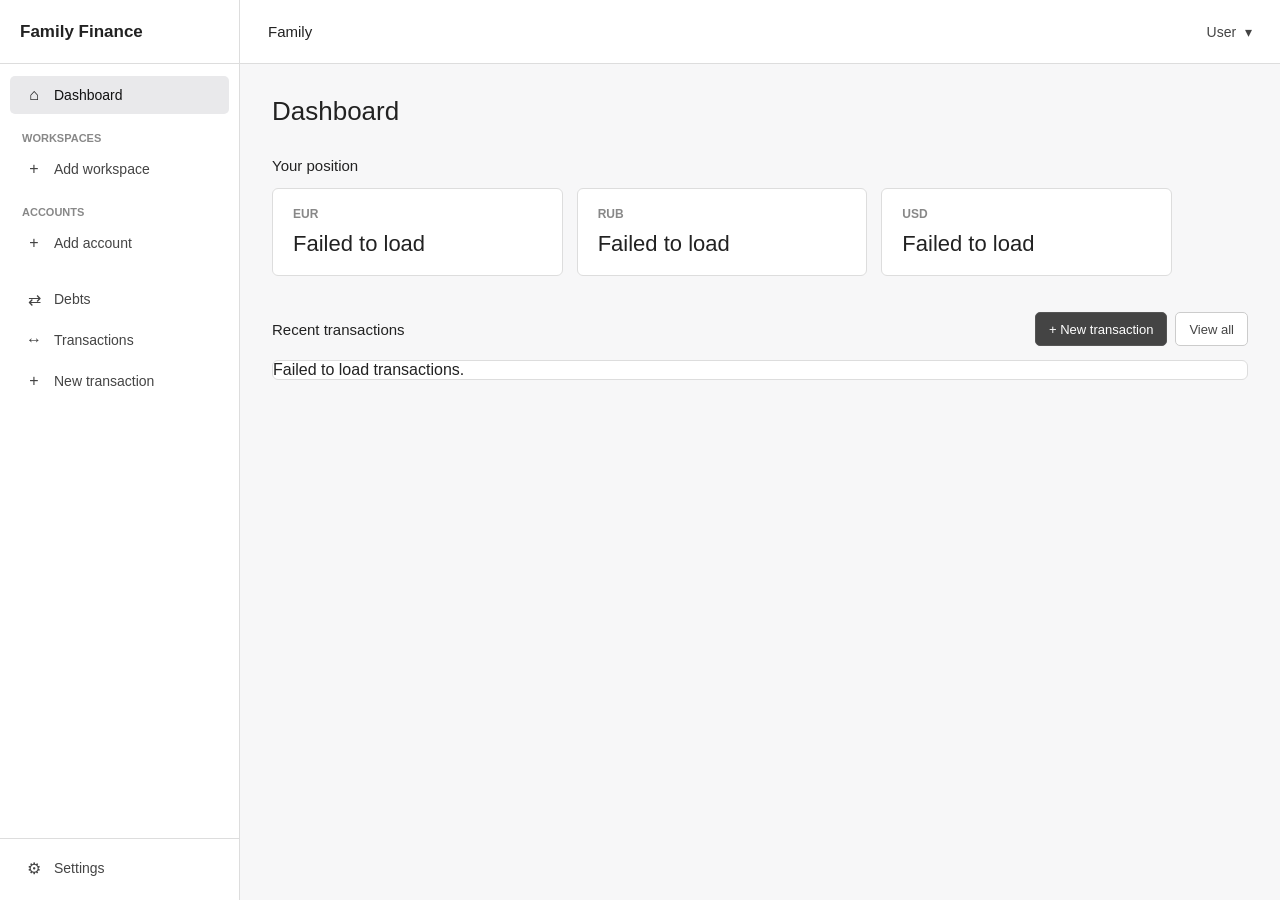
==== frontend/html/index.html @ 396f1c2f "huge update basically MVP frontend implemented, mostly minor bugs left.  next: shared transactions b" ====
<!DOCTYPE html>
<html lang="en">

<head>
	<meta charset="UTF-8">
	<meta name="viewport" content="width=device-width, initial-scale=1.0">

	<title>Family Finance</title>

	<link rel="stylesheet" href="../css/style.css">
</head>

<body>

	<div id="page-content">
		<main class="content">

			<div class="page-header">
				<h1>Dashboard</h1>
			</div>

			<section class="dashboard-section">
				<h2>Your position</h2>

				<div class="balance-grid" id="user-position">
					<div class="balance-card">
						<div class="balance-currency">EUR</div>
						<div class="balance-value">Loading...</div>
					</div>

					<div class="balance-card">
						<div class="balance-currency">RUB</div>
						<div class="balance-value">Loading...</div>
					</div>

					<div class="balance-card">
						<div class="balance-currency">USD</div>
						<div class="balance-value">Loading...</div>
					</div>
				</div>
			</section>

			<section class="dashboard-section">

				<div class="section-header">
					<h2>Recent transactions</h2>

					<div class="section-actions">
						<button class="button primary" id="new-transaction-button">
							+ New transaction
						</button>

						<button class="button secondary" id="view-all-transactions-button">
							View all
						</button>
					</div>
				</div>

				<div class="transactions-list" id="user-transactions">
					<p>Loading transactions...</p>
				</div>

			</section>

		</main>
	</div>

	<script src="../js/config.js"></script>
	<script src="../js/transaction-state.js"></script>
	<script src="../js/app-shell.js"></script>
	<script src="../js/transaction-api.js"></script>
	<script src="../js/transaction-render.js"></script>
	<script src="../js/transaction-form.js"></script>
	<script src="../js/index.js"></script>

</body>
---- frontend/css/style.css ----
/* =========================================================
   Family Finance — Main stylesheet
   ========================================================= */

/* =========================================================
   1. Reset / Base
   ========================================================= */

* {
    box-sizing: border-box;
}

html,
body {
    margin: 0;
    padding: 0;
    height: 100%;
}

body {
    font-family: Arial, Helvetica, sans-serif;
    background: #f7f7f8;
    color: #222;
}

button,
input {
    font-family: inherit;
}


/* =========================================================
   2. App Layout
   ========================================================= */

.app {
    display: flex;
    height: 100vh;
}

.main {
    flex: 1;
    display: flex;
    flex-direction: column;
    min-width: 0;
}


/* =========================================================
   3. Sidebar
   ========================================================= */

.sidebar {
    width: 240px;
    height: 100vh;

    display: flex;
    flex-direction: column;

    background: #fff;
    border-right: 1px solid #ddd;
}

.sidebar-header {
    height: 64px;

    display: flex;
    align-items: center;

    padding: 0 20px;

    border-bottom: 1px solid #ddd;
}

.logo {
    font-size: 17px;
    font-weight: 600;
}

.navigation {
    padding: 12px 10px;
}

.nav-item {
    height: 38px;

    display: flex;
    align-items: center;

    padding: 0 12px;
    margin-bottom: 3px;

    border-radius: 5px;

    color: #444;
    text-decoration: none;
    font-size: 14px;
}

.nav-item:hover {
    background: #f0f0f1;
}

.nav-item.active {
    background: #e9e9eb;
    color: #111;
    font-weight: 500;
}

.nav-icon {
    width: 24px;
    margin-right: 8px;

    text-align: center;
    font-size: 16px;
}

.nav-section {
    margin: 18px 0;
}

.nav-section-title {
    padding: 0 12px;
    margin-bottom: 6px;

    color: #888;
    font-size: 11px;
    font-weight: 600;
    text-transform: uppercase;
}

.sidebar-bottom {
    margin-top: auto;
    padding: 10px;

    border-top: 1px solid #ddd;
}


/* =========================================================
   4. Top Bar
   ========================================================= */

.topbar {
    height: 64px;

    display: flex;
    align-items: center;
    justify-content: space-between;

    padding: 0 28px;

    background: #fff;
    border-bottom: 1px solid #ddd;
}

.topbar-title {
    font-size: 15px;
    font-weight: 500;
}

.topbar-user {
    color: #444;
    font-size: 14px;
    cursor: pointer;
}

.user-arrow {
    margin-left: 5px;
}


/* =========================================================
   5. Page Content
   ========================================================= */

.content {
    flex: 1;

    padding: 32px;

    overflow-y: auto;
}

.page-header {
    margin-bottom: 30px;
}

.workspace-page-header, .account-page-header{
    display: flex;
    align-items: center;
    justify-content: space-between;
}

.page-header h1 {
    margin: 0;

    font-size: 26px;
    font-weight: 500;
}

.dashboard-section {
    margin-bottom: 36px;
}

.dashboard-section h2 {
    margin: 0 0 14px;

    font-size: 15px;
    font-weight: 500;
}

.placeholder {
    color: #888;
}


/* =========================================================
   6. Breadcrumb
   ========================================================= */

.breadcrumb {
    display: flex;
    align-items: center;
    gap: 6px;

    margin-bottom: 8px;

    color: #888;
    font-size: 12px;
}

.breadcrumb a {
    color: #666;
    text-decoration: none;
}

.breadcrumb a:hover {
    text-decoration: underline;
}


/* =========================================================
   7. Buttons
   ========================================================= */

.button {
    height: 34px;

    padding: 0 13px;

    border-radius: 5px;

    font-size: 13px;
    cursor: pointer;
}

.button.primary {
    border: 1px solid #555;
    background: #444;
    color: #fff;
}

.button.secondary {
    border: 1px solid #ccc;
    background: #fff;
    color: #444;
}

.button:hover {
    opacity: 0.85;
}


/* =========================================================
   8. Generic Section Actions
   ========================================================= */

.section-header {
    display: flex;
    align-items: center;
    justify-content: space-between;

    margin-bottom: 14px;
}

.section-header h2 {
    margin: 0;
}

.section-actions {
    display: flex;
    gap: 8px;
}


/* =========================================================
   9. Balances
   ========================================================= */

.balance-grid {
    display: grid;
    grid-template-columns: repeat(3, 1fr);
    gap: 14px;

    max-width: 900px;
}

.balance-card {
    padding: 18px 20px;

    background: #fff;
    border: 1px solid #ddd;
    border-radius: 6px;
}

.balance-currency {
    margin-bottom: 10px;

    color: #888;
    font-size: 12px;
    font-weight: 600;
}

.balance-value {
    font-size: 22px;
    font-weight: 500;
}

.positive {
    color: #247a45;
}

.negative {
    color: #b33a3a;
}


/* =========================================================
   10. Generic Transaction List
   Used by dashboard / compact transaction views
   ========================================================= */

.transactions-list {
    max-width: 1100px;

    background: #fff;
    border: 1px solid #ddd;
    border-radius: 6px;
    overflow: hidden;
}

.transaction {
    display: flex;
    flex-wrap: wrap;
    align-items: center;

    min-height: 66px;
    padding: 10px 16px;

    border-bottom: 1px solid #eee;

    cursor: pointer;
}

.transaction:last-child {
    border-bottom: none;
}

.transaction:hover {
    background: #fafafa;
}

.transaction-main {
    flex: 1;
    min-width: 0;
}

.transaction-description {
    margin-bottom: 4px;

    font-size: 14px;
    font-weight: 500;
}

.transaction-meta {
    color: #888;
    font-size: 12px;
}

.transaction-amount {
    width: 120px;

    text-align: right;

    font-size: 14px;
    font-weight: 500;
}

.transaction-expand {
    width: 25px;
    margin-left: 12px;

    color: #999;
    font-size: 20px;
    text-align: right;
}


/* Expanded transaction details */

.transaction-details {
    display: none;

    width: 100%;
    margin-top: 8px;
    padding: 18px 40px 10px 0;

    border-top: 1px solid #eee;
}

.transaction.expanded .transaction-details {
    display: block;
}

.transaction-detail {
    display: flex;
    justify-content: space-between;

    max-width: 500px;
    padding: 5px 0;

    font-size: 13px;
}

.transaction-detail span:first-child {
    color: #888;
}

.transaction-actions {
    display: flex;
    gap: 8px;

    margin-top: 14px;
}


/* Shared payment split */

.split-section {
    max-width: 600px;
    margin-top: 18px;
}

.split-title {
    margin-bottom: 8px;

    font-size: 13px;
    font-weight: 500;
}

.split-header,
.split-row {
    display: grid;
    grid-template-columns: 1fr 140px 100px;
    gap: 10px;
    align-items: center;
}

.split-header {
    padding: 7px 0;

    border-bottom: 1px solid #ddd;

    color: #888;
    font-size: 11px;
    font-weight: 600;
}

.split-row {
    padding: 7px 0;

    border-bottom: 1px solid #eee;

    font-size: 13px;
}

.split-row:last-child {
    border-bottom: none;
}

.split-header span:not(:first-child),
.split-row span:not(:first-child) {
    text-align: right;
}


/* =========================================================
   11. Workspace Navigation
   ========================================================= */

.workspace-nav {
    height: 44px;

    display: flex;
    align-items: center;
    gap: 24px;

    padding: 0 32px;

    background: #fff;
    border-bottom: 1px solid #ddd;
}

.workspace-nav-item {
    height: 44px;

    display: flex;
    align-items: center;

    color: #777;
    text-decoration: none;
    font-size: 13px;

    border-bottom: 2px solid transparent;
}

.workspace-nav-item:hover {
    color: #333;
}

.workspace-nav-item.active {
    color: #333;
    border-bottom-color: #555;
}


/* =========================================================
   12. Workspace — Debts
   ========================================================= */

.debts-list {
    max-width: 700px;
    border-top: 1px solid #ddd;
}

.debt-row {
    min-height: 52px;

    display: flex;
    align-items: center;

    padding: 8px 12px;

    border-bottom: 1px solid #eee;
}

.debt-member {
    flex: 1;

    font-size: 14px;
    font-weight: 500;
}

.debt-values {
    display: flex;
    align-items: center;
    gap: 24px;
}

.debt-value {
    min-width: 100px;

    color: inherit;
    font-size: 13px;
    font-weight: 500;
    text-align: right;
}


/* =========================================================
   13. Workspace — Members
   ========================================================= */

.members-list {
    max-width: 700px;
    border-top: 1px solid #ddd;
}

.member-row {
    min-height: 52px;

    display: flex;
    align-items: center;

    padding: 8px 12px;

    border-bottom: 1px solid #eee;
}

.member-info {
    flex: 1;

    display: flex;
    align-items: center;
    gap: 8px;
}

.member-name {
    font-size: 14px;
}

.permission-badge {
    padding: 3px 7px;

    border-radius: 5px;

    background: #eee;
    color: #666;

    font-size: 11px;
}

.member-debts {
    display: grid;
    grid-template-columns: 100px 100px 100px;
    gap: 24px;
    align-items: center;
}

.member-header {
    min-height: 38px;

    color: #888;
    font-size: 11px;
    font-weight: 600;
}

.member-header .member-debts span {
    text-align: right;
}


/* =========================================================
   14. Transactions Page
   ========================================================= */

/* Controls */

.transaction-controls {
    width: 100%;
    max-width: 1100px;

    display: flex;
    align-items: center;
    gap: 16px;

    margin-bottom: 24px;
}

.transaction-search {
    flex: 0 0 420px;
    width: 420px;
}

.transaction-search input {
    display: block;

    width: 100%;
    height: 36px;

    padding: 0 10px;

    border: 1px solid #ccc;
    border-radius: 4px;

    background: #fff;
    color: #222;
    font-size: 13px;
}

.transaction-search input:focus {
    outline: none;
    border-color: #888;
}

.deleted-toggle {
    flex: 0 0 auto;

    display: flex;
    align-items: center;
    gap: 7px;

    white-space: nowrap;

    font-size: 13px;
}

.deleted-toggle input {
    margin: 0;
}

.transaction-controls .button {
    flex: 0 0 auto;
}


/* Table */

.transactions-table {
    width: 100%;
    max-width: 1050px;

    overflow: hidden;

    background: #fff;
    border: 1px solid #ddd;
    border-radius: 5px;
}


/*
   Keep header and rows on exactly the same grid.
   Fixed columns are intentional:
   - Date / Workspace / Type / Paid by / Amount
     should remain visually stable.
   - Description gets the remaining practical space.
*/

.transaction-table-header,
.transactions-table .transaction {
    display: grid;

    grid-template-columns:
        80px 280px 130px 140px 100px 120px 30px;

    align-items: center;
}


/* Table header */

.transaction-table-header {
    min-height: 32px;
    padding: 0 14px;

    background: #fafafa;
    border-bottom: 1px solid #ddd;
}

.sort-button {
    display: flex;
    align-items: center;
    gap: 4px;

    padding: 0;

    border: none;
    background: none;

    color: #777;
    font-family: inherit;
    font-size: 11px;
    font-weight: 600;

    text-align: left;
    cursor: pointer;
}

.sort-button:hover {
    color: #333;
}


/* Table rows */

.transactions-table .transaction {
    min-height: 66px;

    padding: 12px 14px;

    border-bottom: 1px solid #eee;
}

.transactions-table .transaction:last-child {
    border-bottom: none;
}

.transactions-table .transaction:hover {
    background: #fafafa;
}

.transaction-date,
.transaction-workspace,
.transaction-type,
.transaction-paid-by {
    color: #666;
    font-size: 12px;
}

.transactions-table .transaction-amount {
    width: auto;

    text-align: right;
}

.transactions-table .transaction-expand {
    width: auto;
    margin-left: 0;

    text-align: center;
}


/* Expanded table transaction */

.transactions-table .transaction-details {
    display: none;

    grid-column: 1 / -1;

    width: auto;
    min-width: 0;

    padding: 18px 40px 10px 0;
    margin-top: 8px;

    border-top: 1px solid #eee;
}

.transactions-table .transaction.expanded .transaction-details {
    display: block;
}


/* Deleted transactions */

.deleted-transaction {
    opacity: 0.65;
}

.deleted-badge {
    display: inline-block;

    margin-left: 7px;
    padding: 2px 6px;

    border-radius: 4px;

    background: #eee;
    color: #777;

    font-size: 10px;
    font-weight: 500;
}


/* =========================================================
   15. Workspace / Legacy Utility Classes
   ========================================================= */

.workspace-title {
    font-size: 15px;
    font-weight: 500;
}

.user-menu {
    color: #555;
    font-size: 13px;
}

/* =========================================================
   Workspace — Recent transactions
   Use the same transaction layout as the Transactions page
   ========================================================= */

.transactions-list .transaction {
    display: grid;

    grid-template-columns:
        80px 1fr 130px 140px 100px 120px 30px;

    align-items: center;

    min-height: 66px;
    padding: 12px 14px;

    border-bottom: 1px solid #eee;
}

.transactions-list .transaction:last-child {
    border-bottom: none;
}

.transactions-list .transaction:hover {
    background: #fafafa;
}

.transactions-list .transaction-amount {
    width: auto;
    text-align: right;
}

.transactions-list .transaction-expand {
    width: auto;
    margin-left: 0;
    text-align: center;
}

.transactions-list .transaction-details {
    display: none;

    grid-column: 1 / -1;

    width: auto;
    min-width: 0;

    padding: 18px 40px 10px 0;
    margin-top: 8px;

    border-top: 1px solid #eee;
}

.transactions-list .transaction.expanded .transaction-details {
    display: block;
}


/* =========================================================
   Account page
   ========================================================= */

.account-header-card {
    display: flex;
    align-items: center;
    justify-content: space-between;
    gap: 32px;

    padding: 28px 32px;
    margin-bottom: 32px;

    background: #fff;
    border: 1px solid #ddd;
    border-radius: 10px;
}

.account-header-main {
    display: flex;
    align-items: center;
    gap: 16px;
}

.account-icon {
    width: 56px;
    height: 56px;

    display: flex;
    align-items: center;
    justify-content: center;

    background: #f1f2f4;
    border-radius: 10px;
}

.account-icon svg {
    width: 30px;
    height: 30px;

    fill: none;
    stroke: #777;
    stroke-width: 1.7;
    stroke-linecap: round;
    stroke-linejoin: round;
}

.account-header-info h1 {
    margin: 0 0 6px;
    font-size: 26px;
    font-weight: 600;
}

.account-meta {
    display: flex;
    gap: 6px;
    color: #777;
    font-size: 14px;
}

.account-balance {
    text-align: right;
}

.account-balance-label {
    display: block;
    margin-bottom: 5px;

    color: #888;
    font-size: 12px;
    text-transform: uppercase;
    letter-spacing: 0.04em;
}

.account-balance strong {
    font-size: 24px;
    font-weight: 600;
}


.account-content {
    margin-top: 8px;
}

.account-tabs {
    display: flex;
    gap: 28px;

    border-bottom: 1px solid #ddd;
    margin-bottom: 20px;
}

.account-tab {
    position: relative;

    padding: 0 0 12px;

    border: none;
    background: none;

    color: #777;
    font-size: 15px;
    cursor: pointer;
}

.account-tab.active {
    color: #222;
    font-weight: 500;
}

.account-tab.active::after {
    content: "";

    position: absolute;
    left: 0;
    right: 0;
    bottom: -1px;

    height: 2px;
    background: #222;
}


.account-details-panel {
    border: 1px solid #ddd;
    border-radius: 8px;
    background: #fff;
}

.account-detail-row {
    display: flex;
    justify-content: space-between;
    align-items: center;

    padding: 16px 20px;

    border-bottom: 1px solid #eee;
}

.account-detail-row:last-child {
    border-bottom: none;
}

.account-detail-row span {
    color: #777;
    font-size: 14px;
}

.account-detail-row strong {
    font-weight: 500;
}


.button.danger {
    padding: 7px 12px;
    font-size: 13px;
    color: #696868ab;
    border: 1px solid #c2baba;
    background: #fff;
}

.button.danger:hover {
    background: #fef3f2;
}
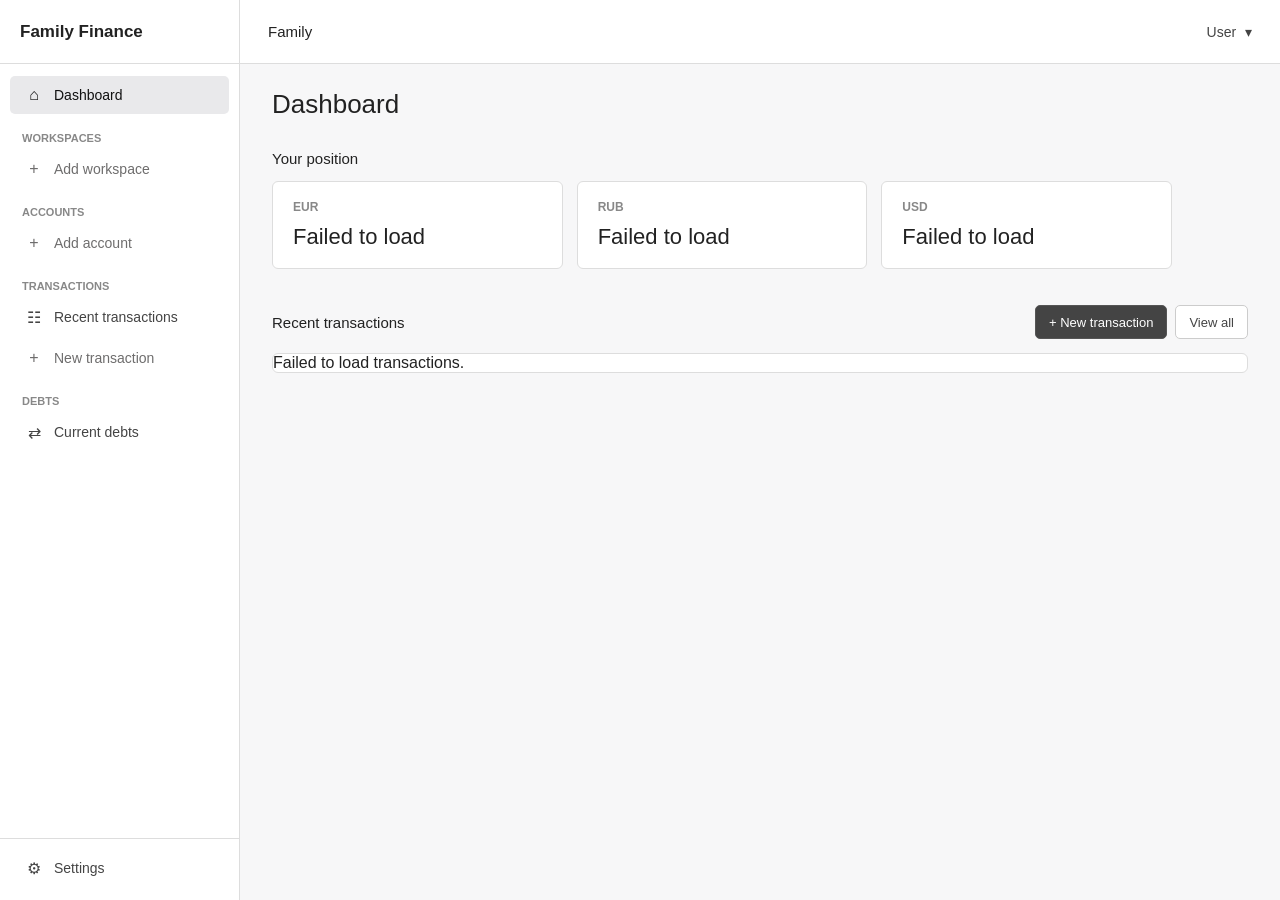
==== commit 4b891654: "massive frontend upgrade - revamped the left sidebar - started recreating the transactions rendering" ====
--- a/frontend/html/index.html
+++ b/frontend/html/index.html
@@ -42,7 +42,7 @@
 
 			<section class="dashboard-section">
 
-				<div class="section-header">
+				<div class="section-header section-header-wide">
 					<h2>Recent transactions</h2>
 
 					<div class="section-actions">
--- a/frontend/css/style.css
+++ b/frontend/css/style.css
@@ -14,7 +14,9 @@
 body {
     margin: 0;
     padding: 0;
+    width: 100%;
     height: 100%;
+    overflow: hidden;
 }
 
 body {
@@ -35,14 +37,29 @@
 
 .app {
     display: flex;
+    width: 100%;
     height: 100vh;
+    max-height: 100vh;
+    overflow: hidden;
 }
 
 .main {
     flex: 1;
     display: flex;
     flex-direction: column;
+
     min-width: 0;
+    min-height: 0;
+    height: 100vh;
+    overflow: hidden;
+}
+#page-content {
+    flex: 1;
+    min-height: 0;
+    min-width: 0;
+    overflow: hidden;
+    display: flex;
+    flex-direction: column;
 }
 
 
@@ -53,9 +70,12 @@
 .sidebar {
     width: 240px;
     height: 100vh;
+    flex-shrink: 0;
 
     display: flex;
     flex-direction: column;
+
+    overflow: hidden;
 
     background: #fff;
     border-right: 1px solid #ddd;
@@ -78,9 +98,13 @@
 }
 
 .navigation {
+    flex: 1;
+    min-height: 0;
+
     padding: 12px 10px;
-}
-
+
+    overflow-y: auto;
+}
 .nav-item {
     height: 38px;
 
@@ -143,6 +167,7 @@
 
 .topbar {
     height: 64px;
+    flex-shrink: 0;
 
     display: flex;
     align-items: center;
@@ -176,8 +201,10 @@
 
 .content {
     flex: 1;
+    min-height: 0;
 
     padding: 32px;
+    padding-top: 25px;
 
     overflow-y: auto;
 }
@@ -186,7 +213,8 @@
     margin-bottom: 30px;
 }
 
-.workspace-page-header, .account-page-header{
+.workspace-page-header,
+.account-page-header {
     display: flex;
     align-items: center;
     justify-content: space-between;
@@ -284,6 +312,10 @@
     margin-bottom: 14px;
 }
 
+.section-header-wide {
+    max-width: 1100px;
+}
+
 .section-header h2 {
     margin: 0;
 }
@@ -355,7 +387,7 @@
     flex-wrap: wrap;
     align-items: center;
 
-    min-height: 66px;
+    min-height: 50px;
     padding: 10px 16px;
 
     border-bottom: 1px solid #eee;
@@ -404,8 +436,13 @@
     color: #999;
     font-size: 20px;
     text-align: right;
-}
-
+
+    transition: transform 0.15s ease;
+}
+
+.transaction.expanded .transaction-expand {
+    transform: rotate(90deg);
+}
 
 /* Expanded transaction details */
 
@@ -775,7 +812,8 @@
 /* Table rows */
 
 .transactions-table .transaction {
-    min-height: 66px;
+    min-height: 50px;
+    grid-template-rows: 50px auto;
 
     padding: 12px 14px;
 
@@ -879,10 +917,12 @@
 
     grid-template-columns:
         80px 1fr 130px 140px 100px 120px 30px;
-
-    align-items: center;
-
-    min-height: 66px;
+    
+    grid-template-rows: 50px auto;
+
+    align-items: center;
+
+    min-height: 50px;
     padding: 12px 14px;
 
     border-bottom: 1px solid #eee;
@@ -1089,4 +1129,45 @@
 
 .button.danger:hover {
     background: #fef3f2;
+}
+
+.settlement-meta {
+    margin-bottom: 12px;
+    color: #c20e0eab;
+    font-size: 0.9rem;
+}
+
+.settlement-compensated {
+    color: #1dbe17ab;
+    font-size: 0.9rem;
+    font-weight: 500;
+}
+
+
+.nav-add-item {
+    color: #6e6d6d;
+    font-weight: 500;
+}
+
+
+
+
+
+.debts-overview-grid {
+    display: grid;
+    grid-template-columns: 1fr 1fr;
+    gap: 40px;
+}
+
+.debts-overview-grid > div {
+    min-width: 0;
+}
+
+
+.compensate-workspace-debt-button {
+    margin-left: 12px;
+}
+
+.global-debts-section {
+    margin-bottom: 32px;
 }
